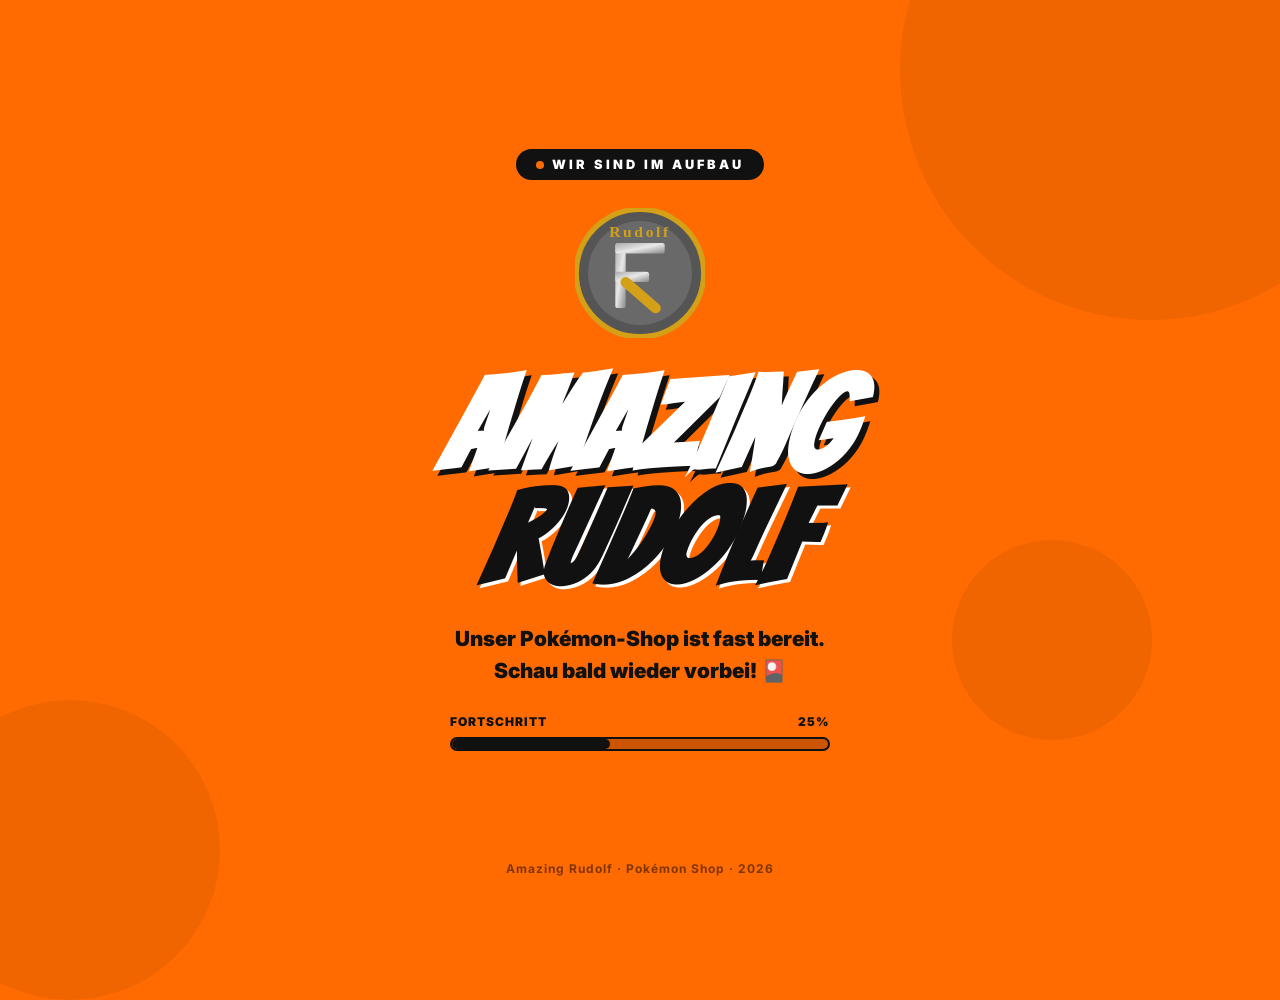
==== index.html @ 33e7bf9b "Initial commit: Wir sind im Aufbau page Co-Authored-By: Claude Sonnet 4.6 <noreply@anthropic.com>" ====
<!DOCTYPE html>
<html lang="de">
<head>
  <meta charset="UTF-8">
  <meta name="viewport" content="width=device-width, initial-scale=1.0">
  <title>Amazing Rudolf – Wir sind im Aufbau</title>
  <link rel="preconnect" href="https://fonts.googleapis.com">
  <link href="https://fonts.googleapis.com/css2?family=Bangers&family=Inter:wght@700;900&display=swap" rel="stylesheet">
  <style>
    *, *::before, *::after { margin: 0; padding: 0; box-sizing: border-box; }

    :root {
      --orange: #FF6B00;
      --black: #111;
      --gold: #D4A017;
    }

    body {
      font-family: 'Inter', sans-serif;
      background: var(--orange);
      min-height: 100vh;
      display: flex;
      flex-direction: column;
      align-items: center;
      justify-content: center;
      overflow: hidden;
      position: relative;
    }

    /* animated bg circles */
    .bg-circle {
      position: absolute;
      border-radius: 50%;
      background: rgba(0,0,0,0.06);
      animation: float 8s ease-in-out infinite;
    }
    .bg-circle:nth-child(1) { width: 500px; height: 500px; top: -180px; right: -120px; animation-delay: 0s; }
    .bg-circle:nth-child(2) { width: 300px; height: 300px; bottom: -100px; left: -80px; animation-delay: 2s; }
    .bg-circle:nth-child(3) { width: 200px; height: 200px; top: 60%; right: 10%; animation-delay: 4s; }

    @keyframes float {
      0%, 100% { transform: translateY(0) scale(1); }
      50% { transform: translateY(-20px) scale(1.03); }
    }

    .content {
      position: relative;
      z-index: 2;
      display: flex;
      flex-direction: column;
      align-items: center;
      text-align: center;
      padding: 32px 24px;
      gap: 28px;
    }

    /* LOGO */
    .logo-wrap {
      animation: pulse 3s ease-in-out infinite;
    }
    @keyframes pulse {
      0%, 100% { transform: scale(1); }
      50% { transform: scale(1.04); }
    }

    /* BADGE */
    .badge {
      display: inline-flex;
      align-items: center;
      gap: 8px;
      background: var(--black);
      color: white;
      padding: 8px 20px;
      border-radius: 32px;
      font-size: 0.8rem;
      font-weight: 900;
      letter-spacing: 3px;
      text-transform: uppercase;
    }
    .badge .dot {
      width: 8px; height: 8px;
      background: var(--orange);
      border-radius: 50%;
      animation: blink 1.2s ease-in-out infinite;
    }
    @keyframes blink {
      0%, 100% { opacity: 1; }
      50% { opacity: 0.2; }
    }

    /* TITLE */
    h1 {
      font-family: 'Bangers', cursive;
      font-size: clamp(4rem, 15vw, 8rem);
      line-height: 0.88;
      font-style: italic;
      letter-spacing: 2px;
    }
    h1 .white { color: white; text-shadow: 5px 5px 0 var(--black); }
    h1 .black { color: var(--black); text-shadow: 3px 3px 0 white; }

    .subtitle {
      font-size: clamp(1rem, 3vw, 1.3rem);
      font-weight: 900;
      color: var(--black);
      max-width: 420px;
      line-height: 1.5;
    }

    /* PROGRESS BAR */
    .progress-wrap {
      width: min(380px, 90vw);
    }
    .progress-label {
      display: flex;
      justify-content: space-between;
      font-size: 0.75rem;
      font-weight: 900;
      color: var(--black);
      margin-bottom: 8px;
      text-transform: uppercase;
      letter-spacing: 1px;
    }
    .progress-bar {
      height: 14px;
      background: rgba(0,0,0,0.2);
      border-radius: 20px;
      overflow: hidden;
      border: 2px solid var(--black);
    }
    .progress-fill {
      height: 100%;
      width: 0%;
      background: var(--black);
      border-radius: 20px;
      animation: fillbar 2s ease-out 0.5s forwards;
    }
    @keyframes fillbar {
      to { width: 42%; }
    }

    /* FOOTER */
    .footer-line {
      position: absolute;
      bottom: 24px;
      font-size: 0.75rem;
      font-weight: 700;
      color: rgba(0,0,0,0.5);
      letter-spacing: 1px;
    }
  </style>
</head>
<body>

  <div class="bg-circle"></div>
  <div class="bg-circle"></div>
  <div class="bg-circle"></div>

  <div class="content">

    <!-- Badge -->
    <div class="badge">
      <span class="dot"></span>
      Wir sind im Aufbau
    </div>

    <!-- Logo -->
    <div class="logo-wrap">
      <svg width="130" height="130" viewBox="0 0 100 100" xmlns="http://www.w3.org/2000/svg">
        <circle cx="50" cy="50" r="49" fill="#555" stroke="#D4A017" stroke-width="4"/>
        <circle cx="50" cy="50" r="40" fill="#f0f0f0" fill-opacity="0.12"/>
        <text x="50" y="22" text-anchor="middle" font-size="12" font-weight="900" fill="#D4A017" font-family="Georgia,serif" letter-spacing="2">Rudolf</text>
        <defs>
          <linearGradient id="g" x1="0%" y1="0%" x2="100%" y2="100%">
            <stop offset="0%" style="stop-color:#aaa"/>
            <stop offset="50%" style="stop-color:#e8e8e8"/>
            <stop offset="100%" style="stop-color:#888"/>
          </linearGradient>
        </defs>
        <rect x="31" y="27" width="8" height="50" rx="2" fill="url(#g)"/>
        <rect x="31" y="27" width="38" height="8" rx="2" fill="url(#g)"/>
        <rect x="31" y="49" width="26" height="8" rx="2" fill="url(#g)"/>
        <line x1="39" y1="57" x2="62" y2="77" stroke="#D4A017" stroke-width="8" stroke-linecap="round"/>
      </svg>
    </div>

    <!-- Title -->
    <h1>
      <span class="white">Amazing</span><br>
      <span class="black">Rudolf</span>
    </h1>

    <p class="subtitle">
      Unser Pokémon-Shop ist fast bereit.<br>Schau bald wieder vorbei! 🎴
    </p>

    <!-- Progress -->
    <div class="progress-wrap">
      <div class="progress-label">
        <span>Fortschritt</span>
        <span id="pct">0%</span>
      </div>
      <div class="progress-bar">
        <div class="progress-fill" id="fill"></div>
      </div>
    </div>

  </div>

  <div class="footer-line">Amazing Rudolf · Pokémon Shop · 2026</div>

  <script>
    // Animate percentage counter
    const pct = document.getElementById('pct');
    let n = 0;
    const target = 42;
    const t = setTimeout(function tick() {
      if (n < target) { n++; pct.textContent = n + '%'; setTimeout(tick, 40); }
    }, 500);
  </script>

</body>
</html>
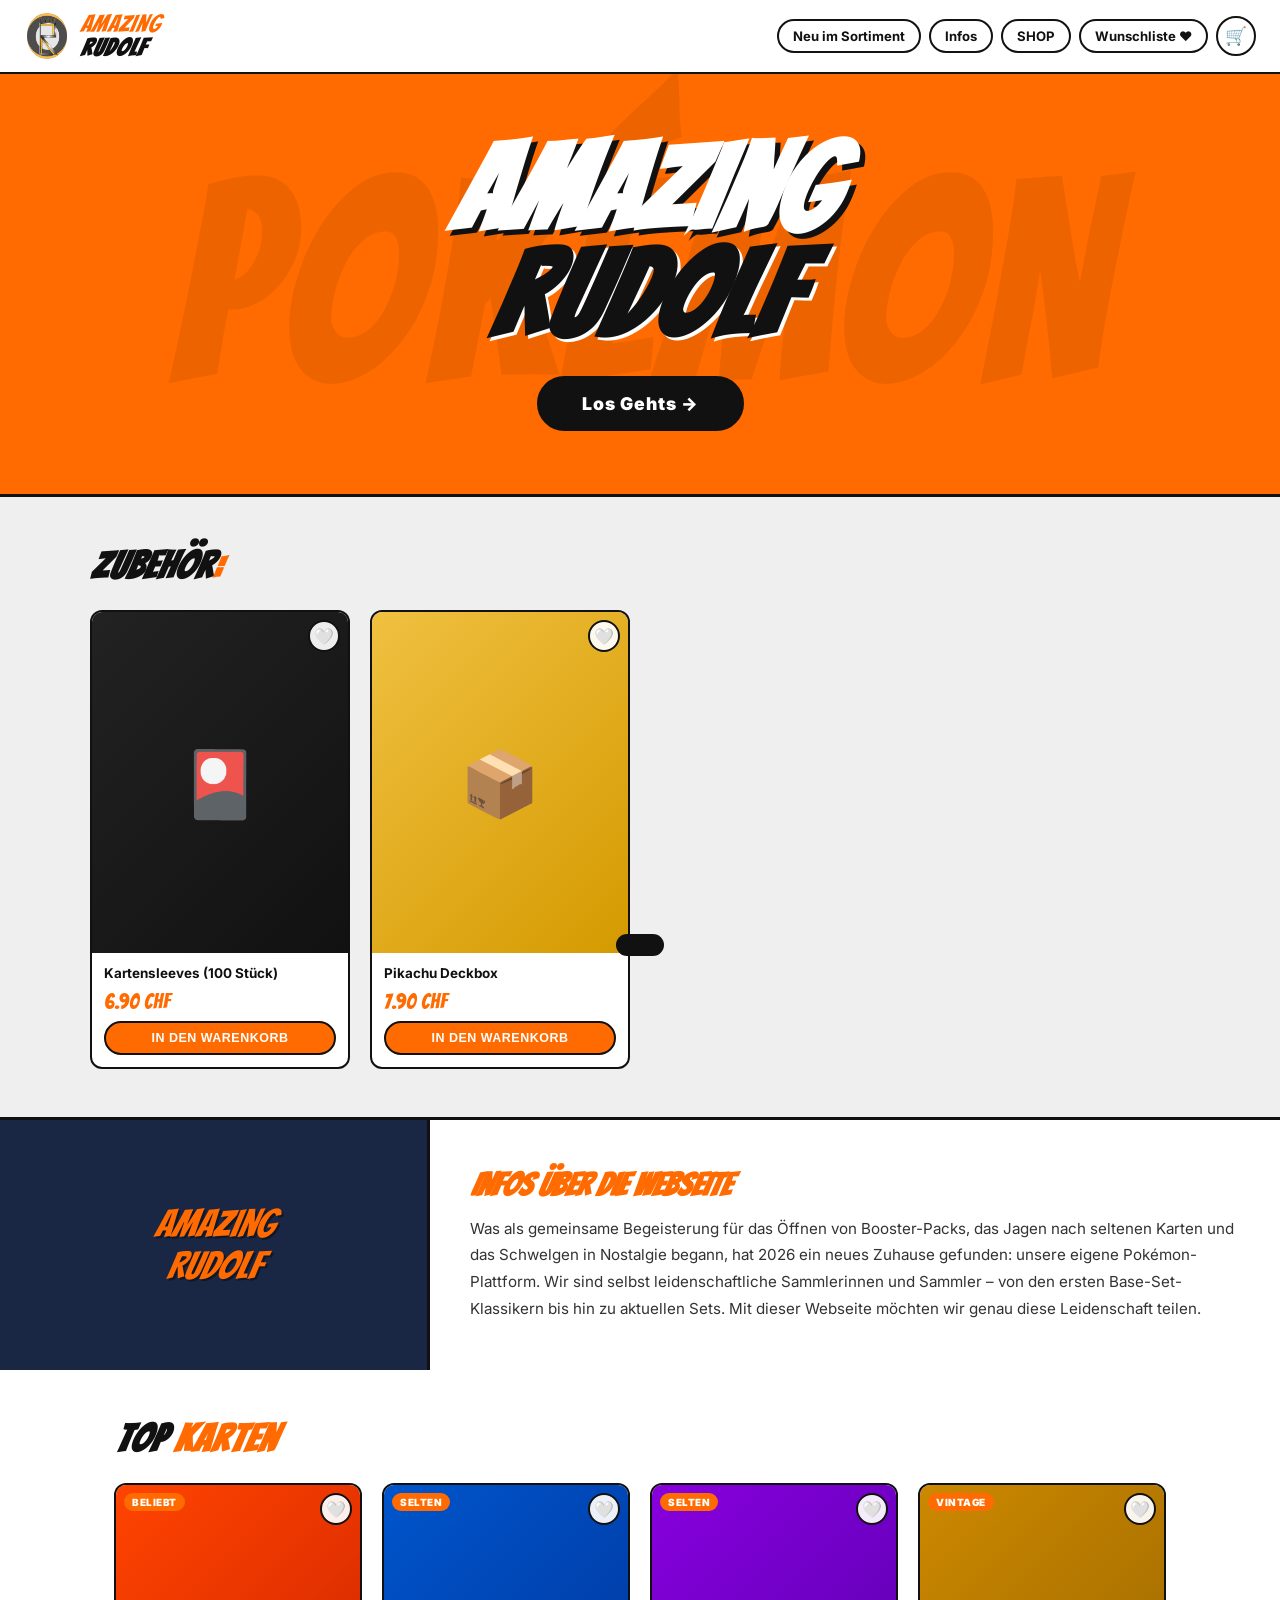
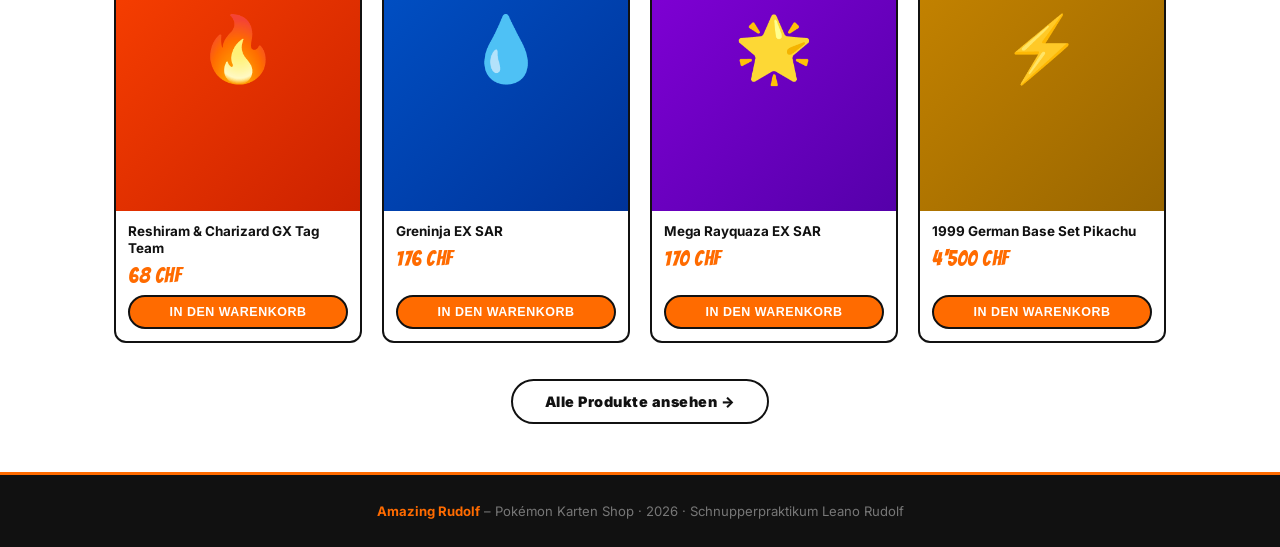
==== commit 3a2db34b: "Vollständiger Pokémon-Shop: Multipage mit Logo, Warenkorb, Wunschliste - index.html: Homepage mit Ch" ====
--- a/index.html
+++ b/index.html
@@ -3,221 +3,159 @@
 <head>
   <meta charset="UTF-8">
   <meta name="viewport" content="width=device-width, initial-scale=1.0">
-  <title>Amazing Rudolf – Wir sind im Aufbau</title>
+  <title>Amazing Rudolf – Pokémon Shop</title>
   <link rel="preconnect" href="https://fonts.googleapis.com">
-  <link href="https://fonts.googleapis.com/css2?family=Bangers&family=Inter:wght@700;900&display=swap" rel="stylesheet">
-  <style>
-    *, *::before, *::after { margin: 0; padding: 0; box-sizing: border-box; }
-
-    :root {
-      --orange: #FF6B00;
-      --black: #111;
-      --gold: #D4A017;
-    }
-
-    body {
-      font-family: 'Inter', sans-serif;
-      background: var(--orange);
-      min-height: 100vh;
-      display: flex;
-      flex-direction: column;
-      align-items: center;
-      justify-content: center;
-      overflow: hidden;
-      position: relative;
-    }
-
-    /* animated bg circles */
-    .bg-circle {
-      position: absolute;
-      border-radius: 50%;
-      background: rgba(0,0,0,0.06);
-      animation: float 8s ease-in-out infinite;
-    }
-    .bg-circle:nth-child(1) { width: 500px; height: 500px; top: -180px; right: -120px; animation-delay: 0s; }
-    .bg-circle:nth-child(2) { width: 300px; height: 300px; bottom: -100px; left: -80px; animation-delay: 2s; }
-    .bg-circle:nth-child(3) { width: 200px; height: 200px; top: 60%; right: 10%; animation-delay: 4s; }
-
-    @keyframes float {
-      0%, 100% { transform: translateY(0) scale(1); }
-      50% { transform: translateY(-20px) scale(1.03); }
-    }
-
-    .content {
-      position: relative;
-      z-index: 2;
-      display: flex;
-      flex-direction: column;
-      align-items: center;
-      text-align: center;
-      padding: 32px 24px;
-      gap: 28px;
-    }
-
-    /* LOGO */
-    .logo-wrap {
-      animation: pulse 3s ease-in-out infinite;
-    }
-    @keyframes pulse {
-      0%, 100% { transform: scale(1); }
-      50% { transform: scale(1.04); }
-    }
-
-    /* BADGE */
-    .badge {
-      display: inline-flex;
-      align-items: center;
-      gap: 8px;
-      background: var(--black);
-      color: white;
-      padding: 8px 20px;
-      border-radius: 32px;
-      font-size: 0.8rem;
-      font-weight: 900;
-      letter-spacing: 3px;
-      text-transform: uppercase;
-    }
-    .badge .dot {
-      width: 8px; height: 8px;
-      background: var(--orange);
-      border-radius: 50%;
-      animation: blink 1.2s ease-in-out infinite;
-    }
-    @keyframes blink {
-      0%, 100% { opacity: 1; }
-      50% { opacity: 0.2; }
-    }
-
-    /* TITLE */
-    h1 {
-      font-family: 'Bangers', cursive;
-      font-size: clamp(4rem, 15vw, 8rem);
-      line-height: 0.88;
-      font-style: italic;
-      letter-spacing: 2px;
-    }
-    h1 .white { color: white; text-shadow: 5px 5px 0 var(--black); }
-    h1 .black { color: var(--black); text-shadow: 3px 3px 0 white; }
-
-    .subtitle {
-      font-size: clamp(1rem, 3vw, 1.3rem);
-      font-weight: 900;
-      color: var(--black);
-      max-width: 420px;
-      line-height: 1.5;
-    }
-
-    /* PROGRESS BAR */
-    .progress-wrap {
-      width: min(380px, 90vw);
-    }
-    .progress-label {
-      display: flex;
-      justify-content: space-between;
-      font-size: 0.75rem;
-      font-weight: 900;
-      color: var(--black);
-      margin-bottom: 8px;
-      text-transform: uppercase;
-      letter-spacing: 1px;
-    }
-    .progress-bar {
-      height: 14px;
-      background: rgba(0,0,0,0.2);
-      border-radius: 20px;
-      overflow: hidden;
-      border: 2px solid var(--black);
-    }
-    .progress-fill {
-      height: 100%;
-      width: 0%;
-      background: var(--black);
-      border-radius: 20px;
-      animation: fillbar 2s ease-out 0.5s forwards;
-    }
-    @keyframes fillbar {
-      to { width: 42%; }
-    }
-
-    /* FOOTER */
-    .footer-line {
-      position: absolute;
-      bottom: 24px;
-      font-size: 0.75rem;
-      font-weight: 700;
-      color: rgba(0,0,0,0.5);
-      letter-spacing: 1px;
-    }
-  </style>
+  <link href="https://fonts.googleapis.com/css2?family=Bangers&family=Inter:wght@400;700;900&display=swap" rel="stylesheet">
+  <link rel="stylesheet" href="style.css">
 </head>
 <body>
 
-  <div class="bg-circle"></div>
-  <div class="bg-circle"></div>
-  <div class="bg-circle"></div>
+<nav>
+  <a href="index.html" class="nav-logo">
+    <img src="logo-1.png" class="logo-img" alt="Rudolf Logo">
+    <span class="nav-brand">Amazing<br><b>Rudolf</b></span>
+  </a>
+  <div class="nav-links">
+    <a href="neu.html">Neu im Sortiment</a>
+    <a href="index.html#infos">Infos</a>
+    <a href="shop.html">SHOP</a>
+    <a href="wunschliste.html">Wunschliste ♥</a>
+    <button class="nav-cart-btn" onclick="openCart()">🛒<span class="cart-badge" id="cb1"></span></button>
+  </div>
+</nav>
 
-  <div class="content">
+<!-- HERO -->
+<section class="hero">
+  <div class="hero-bg">POKÉMON</div>
+  <div class="hero-inner">
+    <h1 class="hero-title"><span class="t-white">Amazing</span><br><span class="t-black">Rudolf</span></h1>
+    <a href="shop.html" class="btn-hero">Los Gehts →</a>
+  </div>
+</section>
 
-    <!-- Badge -->
-    <div class="badge">
-      <span class="dot"></span>
-      Wir sind im Aufbau
+<!-- ZUBEHÖR -->
+<section class="zubehoer-band">
+  <div class="container">
+    <h2 class="sec-title">Zubehör<span class="accent">:</span></h2>
+    <div class="grid-2">
+
+      <div class="card">
+        <div class="card-img" style="background:linear-gradient(135deg,#222,#111)">
+          <span class="card-emoji">🎴</span>
+          <button class="wish-btn" data-id="14" onclick="toggleWishlist(14)">🤍</button>
+        </div>
+        <div class="card-body">
+          <div class="card-name">Kartensleeves (100 Stück)</div>
+          <div class="card-price">6.90 CHF</div>
+          <button class="btn-buy" onclick="addToCart(14,'Kartensleeves (100 Stück)',6.9,'🎴')">In den Warenkorb</button>
+        </div>
+      </div>
+
+      <div class="card">
+        <div class="card-img" style="background:linear-gradient(135deg,#f0c040,#d49a00)">
+          <span class="card-emoji">📦</span>
+          <button class="wish-btn" data-id="15" onclick="toggleWishlist(15)">🤍</button>
+        </div>
+        <div class="card-body">
+          <div class="card-name">Pikachu Deckbox</div>
+          <div class="card-price">7.90 CHF</div>
+          <button class="btn-buy" onclick="addToCart(15,'Pikachu Deckbox',7.9,'📦')">In den Warenkorb</button>
+        </div>
+      </div>
+
+    </div>
+  </div>
+</section>
+
+<!-- INFOS -->
+<section class="info-strip" id="infos">
+  <div class="info-left">
+    <div class="info-brand">Amazing<br>Rudolf</div>
+  </div>
+  <div class="info-right">
+    <h2 class="info-title">Infos über die Webseite</h2>
+    <p>Was als gemeinsame Begeisterung für das Öffnen von Booster-Packs, das Jagen nach seltenen Karten und das Schwelgen in Nostalgie begann, hat 2026 ein neues Zuhause gefunden: unsere eigene Pokémon-Plattform. Wir sind selbst leidenschaftliche Sammlerinnen und Sammler – von den ersten Base-Set-Klassikern bis hin zu aktuellen Sets. Mit dieser Webseite möchten wir genau diese Leidenschaft teilen.</p>
+  </div>
+</section>
+
+<!-- FEATURED -->
+<section class="container" style="padding:48px 24px">
+  <h2 class="sec-title">Top <span class="accent">Karten</span></h2>
+  <div class="grid-4">
+
+    <div class="card">
+      <div class="card-img" style="background:linear-gradient(135deg,#ff4400,#cc2200)">
+        <span class="card-emoji">🔥</span>
+        <span class="card-tag">Beliebt</span>
+        <button class="wish-btn" data-id="1" onclick="toggleWishlist(1)">🤍</button>
+      </div>
+      <div class="card-body">
+        <div class="card-name">Reshiram & Charizard GX Tag Team</div>
+        <div class="card-price">68 CHF</div>
+        <button class="btn-buy" onclick="addToCart(1,'Reshiram & Charizard GX Tag Team',68,'🔥')">In den Warenkorb</button>
+      </div>
     </div>
 
-    <!-- Logo -->
-    <div class="logo-wrap">
-      <svg width="130" height="130" viewBox="0 0 100 100" xmlns="http://www.w3.org/2000/svg">
-        <circle cx="50" cy="50" r="49" fill="#555" stroke="#D4A017" stroke-width="4"/>
-        <circle cx="50" cy="50" r="40" fill="#f0f0f0" fill-opacity="0.12"/>
-        <text x="50" y="22" text-anchor="middle" font-size="12" font-weight="900" fill="#D4A017" font-family="Georgia,serif" letter-spacing="2">Rudolf</text>
-        <defs>
-          <linearGradient id="g" x1="0%" y1="0%" x2="100%" y2="100%">
-            <stop offset="0%" style="stop-color:#aaa"/>
-            <stop offset="50%" style="stop-color:#e8e8e8"/>
-            <stop offset="100%" style="stop-color:#888"/>
-          </linearGradient>
-        </defs>
-        <rect x="31" y="27" width="8" height="50" rx="2" fill="url(#g)"/>
-        <rect x="31" y="27" width="38" height="8" rx="2" fill="url(#g)"/>
-        <rect x="31" y="49" width="26" height="8" rx="2" fill="url(#g)"/>
-        <line x1="39" y1="57" x2="62" y2="77" stroke="#D4A017" stroke-width="8" stroke-linecap="round"/>
-      </svg>
+    <div class="card">
+      <div class="card-img" style="background:linear-gradient(135deg,#0055cc,#003399)">
+        <span class="card-emoji">💧</span>
+        <span class="card-tag">Selten</span>
+        <button class="wish-btn" data-id="2" onclick="toggleWishlist(2)">🤍</button>
+      </div>
+      <div class="card-body">
+        <div class="card-name">Greninja EX SAR</div>
+        <div class="card-price">176 CHF</div>
+        <button class="btn-buy" onclick="addToCart(2,'Greninja EX SAR',176,'💧')">In den Warenkorb</button>
+      </div>
     </div>
 
-    <!-- Title -->
-    <h1>
-      <span class="white">Amazing</span><br>
-      <span class="black">Rudolf</span>
-    </h1>
+    <div class="card">
+      <div class="card-img" style="background:linear-gradient(135deg,#8800dd,#5500aa)">
+        <span class="card-emoji">🌟</span>
+        <span class="card-tag">Selten</span>
+        <button class="wish-btn" data-id="3" onclick="toggleWishlist(3)">🤍</button>
+      </div>
+      <div class="card-body">
+        <div class="card-name">Mega Rayquaza EX SAR</div>
+        <div class="card-price">170 CHF</div>
+        <button class="btn-buy" onclick="addToCart(3,'Mega Rayquaza EX SAR',170,'🌟')">In den Warenkorb</button>
+      </div>
+    </div>
 
-    <p class="subtitle">
-      Unser Pokémon-Shop ist fast bereit.<br>Schau bald wieder vorbei! 🎴
-    </p>
-
-    <!-- Progress -->
-    <div class="progress-wrap">
-      <div class="progress-label">
-        <span>Fortschritt</span>
-        <span id="pct">0%</span>
+    <div class="card">
+      <div class="card-img" style="background:linear-gradient(135deg,#cc8800,#996600)">
+        <span class="card-emoji">⚡</span>
+        <span class="card-tag">Vintage</span>
+        <button class="wish-btn" data-id="11" onclick="toggleWishlist(11)">🤍</button>
       </div>
-      <div class="progress-bar">
-        <div class="progress-fill" id="fill"></div>
+      <div class="card-body">
+        <div class="card-name">1999 German Base Set Pikachu</div>
+        <div class="card-price">4'500 CHF</div>
+        <button class="btn-buy" onclick="addToCart(11,'1999 German Base Set Pikachu',4500,'⚡')">In den Warenkorb</button>
       </div>
     </div>
 
   </div>
+  <div style="text-align:center;margin-top:36px">
+    <a href="shop.html" class="btn-more">Alle Produkte ansehen →</a>
+  </div>
+</section>
 
-  <div class="footer-line">Amazing Rudolf · Pokémon Shop · 2026</div>
+<footer>
+  <strong>Amazing Rudolf</strong> – Pokémon Karten Shop · 2026 · Schnupperpraktikum Leano Rudolf
+</footer>
 
-  <script>
-    // Animate percentage counter
-    const pct = document.getElementById('pct');
-    let n = 0;
-    const target = 42;
-    const t = setTimeout(function tick() {
-      if (n < target) { n++; pct.textContent = n + '%'; setTimeout(tick, 40); }
-    }, 500);
-  </script>
-
+<!-- CART -->
+<div class="cart-overlay" id="cart-overlay" onclick="closeCart()"></div>
+<div class="cart-drawer" id="cart-drawer">
+  <div class="cart-head"><h2>Warenkorb 🛒</h2><button onclick="closeCart()">✕</button></div>
+  <div class="cart-list" id="cart-items"></div>
+  <div class="cart-foot">
+    <div class="cart-total-row"><span>Gesamt</span><span id="cart-total">0 CHF</span></div>
+    <button class="btn-checkout" onclick="showToast('🚧 Checkout kommt bald!')">Zur Kasse →</button>
+  </div>
+</div>
+<div id="toast" class="toast"></div>
+<script src="shop.js"></script>
 </body>
 </html>
--- a/style.css
+++ b/style.css
@@ -0,0 +1,254 @@
+@import url('https://fonts.googleapis.com/css2?family=Bangers&family=Inter:wght@400;700;900&display=swap');
+
+*, *::before, *::after { margin: 0; padding: 0; box-sizing: border-box; }
+
+:root {
+  --or: #FF6B00;
+  --or2: #cc5200;
+  --bk: #111;
+  --gold: #D4A017;
+  --dblue: #1a2744;
+  --bg: #f4f4f4;
+}
+
+body { font-family: 'Inter', sans-serif; background: #fff; color: var(--bk); overflow-x: hidden; }
+
+/* NAV */
+nav {
+  display: flex; align-items: center; justify-content: space-between;
+  padding: 12px 24px; background: #fff;
+  border-bottom: 2.5px solid var(--bk);
+  position: sticky; top: 0; z-index: 100;
+}
+.nav-logo { display: flex; align-items: center; gap: 10px; text-decoration: none; }
+.logo-svg { width: 46px; height: 46px; flex-shrink: 0; }
+.logo-img { width: 46px; height: 46px; flex-shrink: 0; object-fit: contain; border-radius: 50%; }
+.nav-brand { font-family: 'Bangers', cursive; font-size: 1.5rem; color: var(--or); line-height: 1; font-style: italic; letter-spacing: 1px; }
+.nav-brand b { color: var(--bk); }
+.nav-links { display: flex; align-items: center; gap: 8px; flex-wrap: wrap; }
+.nav-links a {
+  font-weight: 700; font-size: 0.82rem; padding: 7px 14px;
+  border-radius: 24px; border: 2.5px solid var(--bk);
+  color: var(--bk); background: #fff; text-decoration: none;
+  transition: .15s;
+}
+.nav-links a:hover, .nav-links a.active { background: var(--bk); color: #fff; }
+.nav-cart-btn {
+  position: relative; cursor: pointer; background: #fff;
+  border: 2.5px solid var(--bk); border-radius: 50%;
+  width: 40px; height: 40px; font-size: 1.1rem;
+  display: flex; align-items: center; justify-content: center;
+}
+.cart-badge {
+  position: absolute; top: -6px; right: -6px;
+  background: var(--or); color: #fff; border-radius: 50%;
+  width: 18px; height: 18px; font-size: .6rem; font-weight: 900;
+  display: none; align-items: center; justify-content: center;
+}
+.cart-badge.show { display: flex; }
+
+/* HERO */
+.hero {
+  background: var(--or); min-height: 420px;
+  display: flex; align-items: center; justify-content: center;
+  text-align: center; position: relative; overflow: hidden; padding: 48px 24px;
+}
+.hero-bg {
+  position: absolute; font-family: 'Bangers', cursive;
+  font-size: 22vw; color: rgba(0,0,0,.07); white-space: nowrap;
+  pointer-events: none; user-select: none; letter-spacing: 4px;
+}
+.hero-inner { position: relative; z-index: 2; }
+.hero-title {
+  font-family: 'Bangers', cursive; font-size: clamp(3.5rem,13vw,7.5rem);
+  line-height: .88; font-style: italic; letter-spacing: 2px;
+}
+.t-white { color: #fff; text-shadow: 5px 5px 0 var(--bk); }
+.t-black { color: var(--bk); text-shadow: 3px 3px 0 #fff; }
+.btn-hero {
+  display: inline-block; margin-top: 28px;
+  background: var(--bk); color: #fff; font-weight: 900; font-size: 1.1rem;
+  padding: 14px 42px; border-radius: 32px; border: 3px solid var(--bk);
+  text-decoration: none; letter-spacing: 1px; transition: .15s;
+}
+.btn-hero:hover { background: #fff; color: var(--bk); }
+
+/* PAGE HEADER */
+.page-header { background: var(--bk); color: #fff; padding: 48px 24px; text-align: center; }
+.page-header h1 { font-family: 'Bangers', cursive; font-size: clamp(2.5rem,7vw,4.5rem); font-style: italic; color: var(--or); letter-spacing: 2px; }
+.page-header p { color: #aaa; margin-top: 8px; font-size: .95rem; }
+
+/* SECTIONS */
+.container { max-width: 1100px; margin: 0 auto; }
+.sec-title { font-family: 'Bangers', cursive; font-size: 2.4rem; font-style: italic; letter-spacing: 1px; margin-bottom: 24px; }
+.accent { color: var(--or); }
+
+/* GRIDS */
+.grid-2 { display: grid; grid-template-columns: repeat(auto-fill, minmax(220px,1fr)); gap: 20px; }
+.grid-4 { display: grid; grid-template-columns: repeat(auto-fill, minmax(200px,1fr)); gap: 20px; }
+
+/* CARD */
+.card {
+  border: 2.5px solid var(--bk); border-radius: 12px; overflow: hidden;
+  background: #fff; display: flex; flex-direction: column;
+  transition: transform .15s, box-shadow .15s;
+}
+.card:hover { transform: translateY(-4px); box-shadow: 0 10px 28px rgba(0,0,0,.13); }
+.card-img {
+  aspect-ratio: 3/4; display: flex; align-items: center; justify-content: center;
+  position: relative; overflow: hidden;
+}
+.card-emoji { font-size: 4rem; }
+.card-tag {
+  position: absolute; top: 8px; left: 8px;
+  background: var(--or); color: #fff; font-size: .62rem; font-weight: 900;
+  padding: 3px 8px; border-radius: 10px; text-transform: uppercase; letter-spacing: .5px;
+}
+.wish-btn {
+  position: absolute; top: 8px; right: 8px;
+  background: rgba(255,255,255,.92); border: 2px solid var(--bk);
+  border-radius: 50%; width: 32px; height: 32px; cursor: pointer;
+  font-size: 1rem; display: flex; align-items: center; justify-content: center;
+  transition: .15s;
+}
+.wish-btn:hover, .wish-btn.active { background: #ff3333; border-color: #ff3333; }
+.card-body { padding: 12px; display: flex; flex-direction: column; gap: 8px; flex: 1; }
+.card-name { font-weight: 700; font-size: .84rem; line-height: 1.3; }
+.card-price { font-family: 'Bangers', cursive; font-size: 1.3rem; color: var(--or); letter-spacing: .5px; }
+.btn-buy {
+  margin-top: auto; background: var(--or); color: #fff;
+  border: 2.5px solid var(--bk); border-radius: 20px; padding: 8px 16px;
+  font-weight: 900; font-size: .78rem; cursor: pointer; letter-spacing: .5px;
+  text-transform: uppercase; transition: .15s; width: 100%;
+}
+.btn-buy:hover { background: var(--or2); }
+
+/* ZUBEHÖR BAND */
+.zubehoer-band {
+  background: #efefef; border-top: 3px solid var(--bk); border-bottom: 3px solid var(--bk);
+  padding: 48px 24px;
+}
+
+/* INFO STRIP */
+.info-strip { display: grid; grid-template-columns: 1fr 2fr; }
+.info-left {
+  background: var(--dblue); display: flex; align-items: center;
+  justify-content: center; padding: 48px 32px;
+}
+.info-brand {
+  font-family: 'Bangers', cursive; font-size: 2.4rem; color: var(--or);
+  font-style: italic; text-align: center; line-height: 1.1;
+  text-shadow: 2px 2px 0 rgba(0,0,0,.4);
+}
+.info-right { background: #fff; padding: 48px 40px; border-left: 3px solid var(--bk); }
+.info-title { font-family: 'Bangers', cursive; font-size: 2rem; font-style: italic; color: var(--or); margin-bottom: 14px; }
+.info-right p { font-size: .95rem; line-height: 1.75; color: #333; }
+
+/* SHOP PAGE HEADER ORANGE */
+.shop-header {
+  background: var(--or); padding: 48px 24px 32px; text-align: center;
+  border-bottom: 3px solid var(--bk); position: relative;
+}
+.shop-header h1 { font-family: 'Bangers', cursive; font-size: clamp(2.5rem,8vw,5rem); color: #fff; font-style: italic; text-shadow: 4px 4px 0 var(--bk); }
+
+/* SEARCH */
+.search-bar {
+  display: flex; align-items: center; gap: 10px;
+  max-width: 400px; margin: 20px auto 0;
+  background: #fff; border: 2.5px solid var(--bk); border-radius: 32px;
+  padding: 8px 18px;
+}
+.search-bar input { border: none; outline: none; font-size: .95rem; font-weight: 700; flex: 1; }
+.search-bar span { font-size: 1.1rem; }
+
+/* FILTER TABS */
+.filter-row {
+  display: flex; gap: 8px; flex-wrap: wrap; padding: 20px 24px;
+  max-width: 1100px; margin: 0 auto;
+}
+.filter-btn {
+  font-weight: 700; font-size: .8rem; padding: 6px 14px;
+  border-radius: 20px; border: 2px solid var(--bk);
+  background: #fff; cursor: pointer; transition: .15s;
+}
+.filter-btn:hover, .filter-btn.active { background: var(--bk); color: #fff; }
+
+/* NEU BANNER */
+.neu-banner {
+  background: var(--bk); padding: 48px 24px;
+}
+.neu-banner h1 { font-family: 'Bangers', cursive; font-size: clamp(2.5rem,8vw,5rem); color: var(--or); font-style: italic; letter-spacing: 2px; text-align: center; }
+.neu-banner p { text-align: center; color: #888; margin-top: 8px; }
+
+/* BTN MORE */
+.btn-more {
+  display: inline-block; padding: 12px 32px;
+  border: 2.5px solid var(--bk); border-radius: 28px;
+  font-weight: 900; font-size: .9rem; text-decoration: none; color: var(--bk);
+  letter-spacing: .5px; transition: .15s;
+}
+.btn-more:hover { background: var(--bk); color: #fff; }
+
+/* WUNSCHLISTE */
+.wish-empty { text-align: center; padding: 80px 24px; color: #888; font-size: 1.1rem; }
+.wish-empty a { color: var(--or); font-weight: 700; text-decoration: none; }
+
+/* CART DRAWER */
+.cart-overlay { position: fixed; inset: 0; background: rgba(0,0,0,.5); z-index: 200; display: none; }
+.cart-overlay.open { display: block; }
+.cart-drawer {
+  position: fixed; top: 0; right: -400px; width: 380px; max-width: 100vw;
+  height: 100vh; background: #fff; z-index: 201;
+  border-left: 3px solid var(--bk); display: flex; flex-direction: column;
+  transition: right .3s;
+}
+.cart-drawer.open { right: 0; }
+.cart-head {
+  padding: 18px 20px; border-bottom: 2px solid var(--bk);
+  display: flex; justify-content: space-between; align-items: center;
+}
+.cart-head h2 { font-family: 'Bangers', cursive; font-size: 1.7rem; font-style: italic; }
+.cart-head button { background: #fff; border: 2px solid var(--bk); border-radius: 50%; width: 34px; height: 34px; font-weight: 900; font-size: 1rem; cursor: pointer; }
+.cart-list { flex: 1; overflow-y: auto; padding: 12px 16px; }
+.cart-empty { text-align: center; padding: 60px 20px; color: #999; }
+.cart-item { display: flex; gap: 10px; padding: 10px 0; border-bottom: 1px solid #eee; align-items: center; }
+.ci-emoji { font-size: 2rem; min-width: 40px; text-align: center; }
+.ci-info { flex: 1; }
+.ci-name { font-weight: 700; font-size: .82rem; }
+.ci-price { font-family: 'Bangers', cursive; font-size: 1.1rem; color: var(--or); }
+.ci-qty { display: flex; align-items: center; gap: 8px; margin-top: 4px; }
+.qty-btn { background: var(--bk); color: #fff; border: none; border-radius: 50%; width: 22px; height: 22px; font-size: .85rem; cursor: pointer; display: flex; align-items: center; justify-content: center; font-weight: 900; }
+.ci-rm { background: none; border: none; color: #ccc; cursor: pointer; font-size: 1.1rem; }
+.ci-rm:hover { color: #f33; }
+.cart-foot { padding: 18px 20px; border-top: 2px solid var(--bk); }
+.cart-total-row { display: flex; justify-content: space-between; font-weight: 900; font-size: 1rem; margin-bottom: 14px; }
+.cart-total-row span:last-child { font-family: 'Bangers', cursive; font-size: 1.4rem; color: var(--or); }
+.btn-checkout { width: 100%; background: var(--bk); color: #fff; border: none; border-radius: 28px; padding: 14px; font-weight: 900; font-size: 1rem; cursor: pointer; letter-spacing: 1px; text-transform: uppercase; transition: .15s; }
+.btn-checkout:hover { background: var(--or); }
+
+/* TOAST */
+.toast {
+  position: fixed; bottom: 24px; left: 50%;
+  transform: translateX(-50%) translateY(80px);
+  background: var(--bk); color: #fff; padding: 11px 24px;
+  border-radius: 32px; font-weight: 700; font-size: .88rem;
+  z-index: 300; transition: transform .3s; white-space: nowrap;
+}
+.toast.show { transform: translateX(-50%) translateY(0); }
+
+/* FOOTER */
+footer {
+  background: var(--bk); color: #777; text-align: center;
+  padding: 28px 24px; font-size: .82rem; border-top: 3px solid var(--or);
+}
+footer strong { color: var(--or); }
+
+/* RESPONSIVE */
+@media (max-width: 768px) {
+  .info-strip { grid-template-columns: 1fr; }
+  .info-left { padding: 32px 24px; }
+  .nav-links a { font-size: .72rem; padding: 5px 10px; }
+}
+@media (max-width: 520px) {
+  .nav-links a:not(:last-of-type):not(:nth-last-of-type(2)) { display: none; }
+}
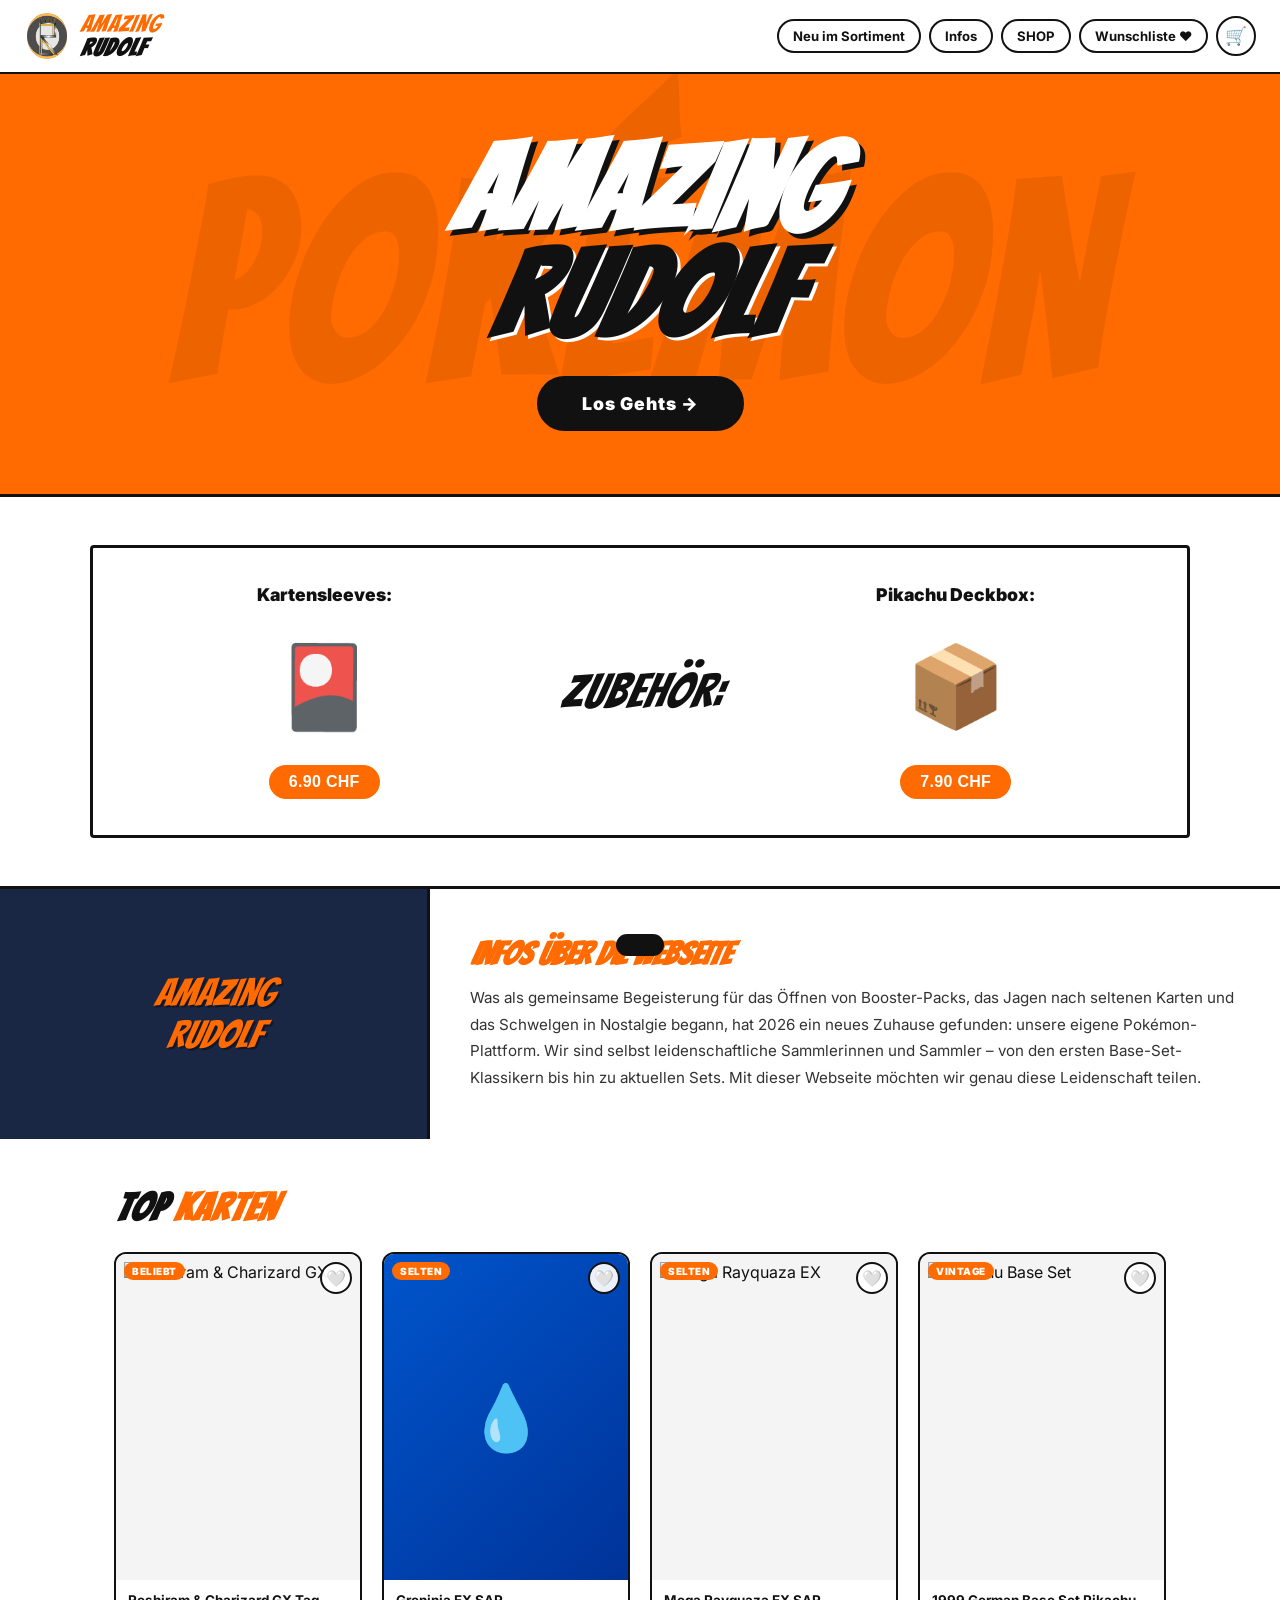
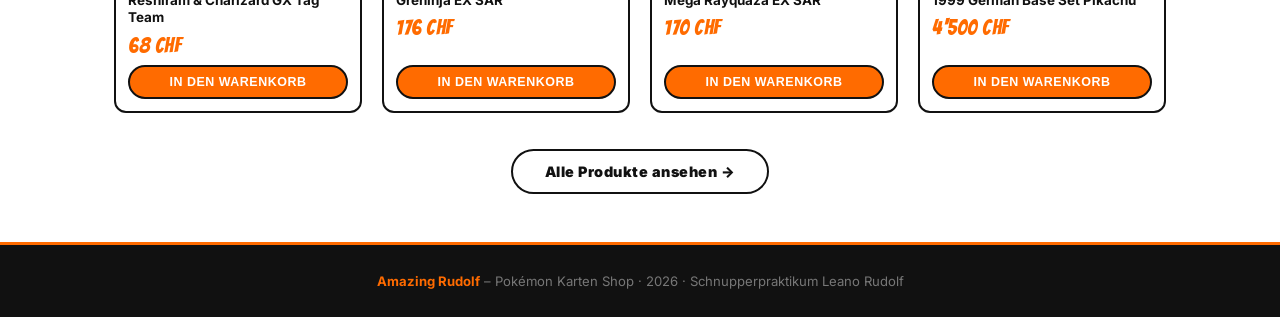
==== commit 19e28864: "1:1 PDF-Redesign: oranger Shop-Hintergrund, 3-Spalten-Grid, Preis-Pill, echte Kartenbilder - shop.ht" ====
--- a/index.html
+++ b/index.html
@@ -24,9 +24,10 @@
   </div>
 </nav>
 
-<!-- HERO -->
+<!-- HERO mit Charizard -->
 <section class="hero">
   <div class="hero-bg">POKÉMON</div>
+  <img src="https://assets.pokemon.com/assets/cms2/img/pokedex/full/006.png" class="hero-pokemon" alt="" loading="lazy">
   <div class="hero-inner">
     <h1 class="hero-title"><span class="t-white">Amazing</span><br><span class="t-black">Rudolf</span></h1>
     <a href="shop.html" class="btn-hero">Los Gehts →</a>
@@ -36,33 +37,23 @@
 <!-- ZUBEHÖR -->
 <section class="zubehoer-band">
   <div class="container">
-    <h2 class="sec-title">Zubehör<span class="accent">:</span></h2>
-    <div class="grid-2">
-
-      <div class="card">
-        <div class="card-img" style="background:linear-gradient(135deg,#222,#111)">
-          <span class="card-emoji">🎴</span>
-          <button class="wish-btn" data-id="14" onclick="toggleWishlist(14)">🤍</button>
-        </div>
-        <div class="card-body">
-          <div class="card-name">Kartensleeves (100 Stück)</div>
-          <div class="card-price">6.90 CHF</div>
-          <button class="btn-buy" onclick="addToCart(14,'Kartensleeves (100 Stück)',6.9,'🎴')">In den Warenkorb</button>
-        </div>
+    <div class="zub-layout">
+      <!-- Links: Kartensleeves -->
+      <div class="zub-item">
+        <span class="zub-label">Kartensleeves:</span>
+        <div class="zub-art" style="font-size:5rem">🎴</div>
+        <button class="zub-price-pill" onclick="addToCart(14,'Kartensleeves (100 Stück)',6.9,'🎴')">6.90 CHF</button>
       </div>
-
-      <div class="card">
-        <div class="card-img" style="background:linear-gradient(135deg,#f0c040,#d49a00)">
-          <span class="card-emoji">📦</span>
-          <button class="wish-btn" data-id="15" onclick="toggleWishlist(15)">🤍</button>
-        </div>
-        <div class="card-body">
-          <div class="card-name">Pikachu Deckbox</div>
-          <div class="card-price">7.90 CHF</div>
-          <button class="btn-buy" onclick="addToCart(15,'Pikachu Deckbox',7.9,'📦')">In den Warenkorb</button>
-        </div>
+      <!-- Mitte: Titel -->
+      <div class="zub-center">
+        <div class="zub-title">Zubehör:</div>
       </div>
-
+      <!-- Rechts: Deckbox -->
+      <div class="zub-item">
+        <span class="zub-label">Pikachu Deckbox:</span>
+        <div class="zub-art" style="font-size:5rem">📦</div>
+        <button class="zub-price-pill" onclick="addToCart(15,'Pikachu Deckbox',7.9,'📦')">7.90 CHF</button>
+      </div>
     </div>
   </div>
 </section>
@@ -70,6 +61,7 @@
 <!-- INFOS -->
 <section class="info-strip" id="infos">
   <div class="info-left">
+    <img src="https://assets.pokemon.com/assets/cms2/img/pokedex/full/658.png" class="info-left-pokemon" alt="" loading="lazy">
     <div class="info-brand">Amazing<br>Rudolf</div>
   </div>
   <div class="info-right">
@@ -78,21 +70,21 @@
   </div>
 </section>
 
-<!-- FEATURED -->
+<!-- TOP KARTEN -->
 <section class="container" style="padding:48px 24px">
   <h2 class="sec-title">Top <span class="accent">Karten</span></h2>
   <div class="grid-4">
 
     <div class="card">
-      <div class="card-img" style="background:linear-gradient(135deg,#ff4400,#cc2200)">
-        <span class="card-emoji">🔥</span>
+      <div class="card-img" style="background:#f4f4f4">
+        <img src="https://images.pokemontcg.io/sm12/217_hires.png" class="product-img" alt="Reshiram & Charizard GX" loading="lazy">
         <span class="card-tag">Beliebt</span>
         <button class="wish-btn" data-id="1" onclick="toggleWishlist(1)">🤍</button>
       </div>
       <div class="card-body">
-        <div class="card-name">Reshiram & Charizard GX Tag Team</div>
+        <div class="card-name">Reshiram &amp; Charizard GX Tag Team</div>
         <div class="card-price">68 CHF</div>
-        <button class="btn-buy" onclick="addToCart(1,'Reshiram & Charizard GX Tag Team',68,'🔥')">In den Warenkorb</button>
+        <button class="btn-buy" onclick="addToCart(1,'Reshiram &amp; Charizard GX Tag Team',68,'🔥')">In den Warenkorb</button>
       </div>
     </div>
 
@@ -110,8 +102,8 @@
     </div>
 
     <div class="card">
-      <div class="card-img" style="background:linear-gradient(135deg,#8800dd,#5500aa)">
-        <span class="card-emoji">🌟</span>
+      <div class="card-img" style="background:#f4f4f4">
+        <img src="https://images.pokemontcg.io/xy7/76_hires.png" class="product-img" alt="Mega Rayquaza EX" loading="lazy">
         <span class="card-tag">Selten</span>
         <button class="wish-btn" data-id="3" onclick="toggleWishlist(3)">🤍</button>
       </div>
@@ -123,8 +115,8 @@
     </div>
 
     <div class="card">
-      <div class="card-img" style="background:linear-gradient(135deg,#cc8800,#996600)">
-        <span class="card-emoji">⚡</span>
+      <div class="card-img" style="background:#f4f4f4">
+        <img src="https://images.pokemontcg.io/base1/58_hires.png" class="product-img" alt="Pikachu Base Set" loading="lazy">
         <span class="card-tag">Vintage</span>
         <button class="wish-btn" data-id="11" onclick="toggleWishlist(11)">🤍</button>
       </div>
@@ -145,7 +137,6 @@
   <strong>Amazing Rudolf</strong> – Pokémon Karten Shop · 2026 · Schnupperpraktikum Leano Rudolf
 </footer>
 
-<!-- CART -->
 <div class="cart-overlay" id="cart-overlay" onclick="closeCart()"></div>
 <div class="cart-drawer" id="cart-drawer">
   <div class="cart-head"><h2>Warenkorb 🛒</h2><button onclick="closeCart()">✕</button></div>
--- a/style.css
+++ b/style.css
@@ -13,7 +13,7 @@
 
 body { font-family: 'Inter', sans-serif; background: #fff; color: var(--bk); overflow-x: hidden; }
 
-/* NAV */
+/* ───── NAV ───── */
 nav {
   display: flex; align-items: center; justify-content: space-between;
   padding: 12px 24px; background: #fff;
@@ -21,16 +21,17 @@
   position: sticky; top: 0; z-index: 100;
 }
 .nav-logo { display: flex; align-items: center; gap: 10px; text-decoration: none; }
-.logo-svg { width: 46px; height: 46px; flex-shrink: 0; }
 .logo-img { width: 46px; height: 46px; flex-shrink: 0; object-fit: contain; border-radius: 50%; }
-.nav-brand { font-family: 'Bangers', cursive; font-size: 1.5rem; color: var(--or); line-height: 1; font-style: italic; letter-spacing: 1px; }
+.nav-brand {
+  font-family: 'Bangers', cursive; font-size: 1.5rem;
+  color: var(--or); line-height: 1; font-style: italic; letter-spacing: 1px;
+}
 .nav-brand b { color: var(--bk); }
 .nav-links { display: flex; align-items: center; gap: 8px; flex-wrap: wrap; }
 .nav-links a {
-  font-weight: 700; font-size: 0.82rem; padding: 7px 14px;
+  font-weight: 700; font-size: .82rem; padding: 7px 14px;
   border-radius: 24px; border: 2.5px solid var(--bk);
-  color: var(--bk); background: #fff; text-decoration: none;
-  transition: .15s;
+  color: var(--bk); background: #fff; text-decoration: none; transition: .15s;
 }
 .nav-links a:hover, .nav-links a.active { background: var(--bk); color: #fff; }
 .nav-cart-btn {
@@ -47,7 +48,7 @@
 }
 .cart-badge.show { display: flex; }
 
-/* HERO */
+/* ───── HERO ───── */
 .hero {
   background: var(--or); min-height: 420px;
   display: flex; align-items: center; justify-content: center;
@@ -57,6 +58,12 @@
   position: absolute; font-family: 'Bangers', cursive;
   font-size: 22vw; color: rgba(0,0,0,.07); white-space: nowrap;
   pointer-events: none; user-select: none; letter-spacing: 4px;
+}
+.hero-pokemon {
+  position: absolute; left: 0; bottom: 0;
+  height: 100%; pointer-events: none; user-select: none;
+  z-index: 1; max-width: 48%;
+  object-fit: contain; object-position: left bottom;
 }
 .hero-inner { position: relative; z-index: 2; }
 .hero-title {
@@ -73,21 +80,17 @@
 }
 .btn-hero:hover { background: #fff; color: var(--bk); }
 
-/* PAGE HEADER */
-.page-header { background: var(--bk); color: #fff; padding: 48px 24px; text-align: center; }
-.page-header h1 { font-family: 'Bangers', cursive; font-size: clamp(2.5rem,7vw,4.5rem); font-style: italic; color: var(--or); letter-spacing: 2px; }
-.page-header p { color: #aaa; margin-top: 8px; font-size: .95rem; }
-
-/* SECTIONS */
+/* ───── SECTIONS ───── */
 .container { max-width: 1100px; margin: 0 auto; }
 .sec-title { font-family: 'Bangers', cursive; font-size: 2.4rem; font-style: italic; letter-spacing: 1px; margin-bottom: 24px; }
 .accent { color: var(--or); }
 
-/* GRIDS */
+/* ───── GRIDS ───── */
 .grid-2 { display: grid; grid-template-columns: repeat(auto-fill, minmax(220px,1fr)); gap: 20px; }
 .grid-4 { display: grid; grid-template-columns: repeat(auto-fill, minmax(200px,1fr)); gap: 20px; }
-
-/* CARD */
+.grid-3 { display: grid; grid-template-columns: repeat(3, 1fr); gap: 12px; }
+
+/* ───── STANDARD CARD (homepage) ───── */
 .card {
   border: 2.5px solid var(--bk); border-radius: 12px; overflow: hidden;
   background: #fff; display: flex; flex-direction: column;
@@ -97,6 +100,9 @@
 .card-img {
   aspect-ratio: 3/4; display: flex; align-items: center; justify-content: center;
   position: relative; overflow: hidden;
+}
+.card-img img.product-img {
+  width: 100%; height: 100%; object-fit: contain; padding: 8px;
 }
 .card-emoji { font-size: 4rem; }
 .card-tag {
@@ -108,8 +114,7 @@
   position: absolute; top: 8px; right: 8px;
   background: rgba(255,255,255,.92); border: 2px solid var(--bk);
   border-radius: 50%; width: 32px; height: 32px; cursor: pointer;
-  font-size: 1rem; display: flex; align-items: center; justify-content: center;
-  transition: .15s;
+  font-size: 1rem; display: flex; align-items: center; justify-content: center; transition: .15s;
 }
 .wish-btn:hover, .wish-btn.active { background: #ff3333; border-color: #ff3333; }
 .card-body { padding: 12px; display: flex; flex-direction: column; gap: 8px; flex: 1; }
@@ -123,64 +128,194 @@
 }
 .btn-buy:hover { background: var(--or2); }
 
-/* ZUBEHÖR BAND */
+/* ───── SHOP CARDS (orange bg, 3-col, preis-pill) ───── */
+.shop-bg {
+  background: var(--or);
+  padding: 20px 16px 60px;
+}
+.shop-card {
+  background: #fff; border-radius: 10px; overflow: hidden;
+  display: flex; flex-direction: column;
+  box-shadow: 0 3px 10px rgba(0,0,0,.2);
+  transition: transform .15s;
+}
+.shop-card:hover { transform: translateY(-3px); }
+.shop-card-img {
+  background: #f0f0f0;
+  display: flex; align-items: center; justify-content: center;
+  aspect-ratio: 2/3; overflow: hidden;
+}
+.shop-card-img img {
+  width: 100%; height: 100%; object-fit: contain; padding: 4px;
+}
+.shop-card-img .c-emoji { font-size: 3rem; }
+.shop-card-body {
+  padding: 7px 7px 9px;
+  display: flex; flex-direction: column; flex: 1;
+}
+.shop-card-name {
+  font-weight: 700; font-size: .72rem; text-align: center;
+  margin-bottom: 8px; line-height: 1.3; flex: 1;
+}
+.price-row {
+  display: flex; align-items: center; gap: 5px;
+}
+.price-pill {
+  background: var(--or); color: #fff; border: none;
+  border-radius: 20px; padding: 6px 10px;
+  font-weight: 900; font-size: .78rem;
+  cursor: pointer; flex: 1; text-align: left;
+  letter-spacing: .3px; transition: .15s;
+}
+.price-pill:hover { background: var(--or2); }
+.wish-heart-btn {
+  background: none; border: 2px solid #bbb;
+  border-radius: 50%; width: 30px; height: 30px; flex-shrink: 0;
+  cursor: pointer; display: flex; align-items: center; justify-content: center;
+  font-size: .8rem; color: #bbb; transition: .15s; padding: 0;
+}
+.wish-heart-btn.active,
+.wish-heart-btn:hover { border-color: #e00; color: #e00; }
+
+/* ───── SHOP HERO ───── */
+.shop-hero {
+  background: linear-gradient(135deg, #bb3300 0%, #ff6b00 55%, #ff9400 100%);
+  min-height: 170px; position: relative;
+  display: flex; align-items: flex-end; justify-content: center;
+  padding-bottom: 22px; overflow: hidden;
+}
+.shop-hero-pokemon {
+  position: absolute; left: 0; bottom: 0;
+  height: 100%; pointer-events: none;
+  object-fit: contain; object-position: left bottom;
+  opacity: .85; z-index: 1;
+}
+.shop-hero h1 {
+  font-family: 'Bangers', cursive; font-size: 4.5rem;
+  color: #fff; font-style: italic;
+  text-shadow: 4px 4px 0 rgba(0,0,0,.45);
+  position: relative; z-index: 2;
+}
+.shop-hero-cart {
+  position: absolute; top: 14px; right: 14px;
+  width: 44px; height: 44px;
+  background: var(--or); border: 3px solid #fff;
+  border-radius: 50%; display: flex; align-items: center; justify-content: center;
+  font-size: 1.3rem; cursor: pointer; z-index: 10;
+  box-shadow: 0 2px 8px rgba(0,0,0,.3); transition: .15s;
+}
+.shop-hero-cart:hover { background: var(--or2); }
+
+/* ───── SHOP MINI NAV ───── */
+.shop-mini-nav {
+  display: flex; align-items: center; justify-content: space-between;
+  padding: 10px 16px; background: #fff;
+  border-bottom: 2.5px solid var(--bk); gap: 12px;
+  position: sticky; top: 0; z-index: 90;
+}
+.shop-mini-brand {
+  font-family: 'Bangers', cursive; font-size: 1.3rem;
+  color: var(--or); font-style: italic; line-height: 1; white-space: nowrap;
+}
+.shop-mini-brand b { color: var(--bk); }
+.shop-search {
+  display: flex; align-items: center; gap: 8px;
+  background: #f4f4f4; border: 2px solid var(--bk); border-radius: 28px;
+  padding: 7px 16px; flex: 1; max-width: 320px;
+}
+.shop-search input { border: none; outline: none; font-size: .9rem; font-weight: 700; flex: 1; background: transparent; }
+.shop-search span { font-size: 1rem; }
+
+/* ───── SHOP FILTER TABS ───── */
+.filter-row {
+  display: flex; gap: 8px; flex-wrap: wrap;
+  padding: 16px 16px 8px;
+}
+.filter-btn {
+  font-weight: 700; font-size: .8rem; padding: 6px 14px;
+  border-radius: 20px; border: 2px solid #fff;
+  background: rgba(255,255,255,.25); color: #fff; cursor: pointer; transition: .15s;
+}
+.filter-btn:hover, .filter-btn.active { background: #fff; color: var(--bk); border-color: #fff; }
+
+/* ───── ZUBEHÖR ───── */
 .zubehoer-band {
-  background: #efefef; border-top: 3px solid var(--bk); border-bottom: 3px solid var(--bk);
+  background: #fff; border-top: 3px solid var(--bk); border-bottom: 3px solid var(--bk);
   padding: 48px 24px;
 }
-
-/* INFO STRIP */
+.zub-layout {
+  display: grid; grid-template-columns: 1fr auto 1fr;
+  gap: 24px 32px; align-items: center;
+  border: 3px solid var(--bk); padding: 36px 28px;
+  border-radius: 4px;
+}
+.zub-item { display: flex; flex-direction: column; align-items: center; gap: 10px; }
+.zub-label { font-weight: 900; font-size: 1.1rem; }
+.zub-art {
+  width: 140px; height: 140px; display: flex; align-items: center; justify-content: center;
+  font-size: 5rem; position: relative;
+}
+.zub-price-pill {
+  background: var(--or); color: #fff; border: none; border-radius: 20px;
+  padding: 8px 20px; font-weight: 900; font-size: 1rem; cursor: pointer;
+  transition: .15s; letter-spacing: .3px;
+}
+.zub-price-pill:hover { background: var(--or2); }
+.zub-center {
+  display: flex; align-items: center; justify-content: center;
+}
+.zub-title {
+  font-family: 'Bangers', cursive; font-size: 3rem; font-style: italic;
+  color: var(--bk); text-align: center; letter-spacing: 1px;
+}
+
+/* ───── INFO STRIP ───── */
 .info-strip { display: grid; grid-template-columns: 1fr 2fr; }
 .info-left {
   background: var(--dblue); display: flex; align-items: center;
-  justify-content: center; padding: 48px 32px;
+  justify-content: center; padding: 48px 32px; position: relative; overflow: hidden;
+}
+.info-left-pokemon {
+  position: absolute; bottom: 0; right: 0;
+  height: 85%; pointer-events: none; opacity: .22; object-fit: contain;
+  object-position: right bottom;
 }
 .info-brand {
   font-family: 'Bangers', cursive; font-size: 2.4rem; color: var(--or);
   font-style: italic; text-align: center; line-height: 1.1;
-  text-shadow: 2px 2px 0 rgba(0,0,0,.4);
+  text-shadow: 2px 2px 0 rgba(0,0,0,.4); position: relative; z-index: 2;
 }
 .info-right { background: #fff; padding: 48px 40px; border-left: 3px solid var(--bk); }
 .info-title { font-family: 'Bangers', cursive; font-size: 2rem; font-style: italic; color: var(--or); margin-bottom: 14px; }
 .info-right p { font-size: .95rem; line-height: 1.75; color: #333; }
 
-/* SHOP PAGE HEADER ORANGE */
-.shop-header {
-  background: var(--or); padding: 48px 24px 32px; text-align: center;
-  border-bottom: 3px solid var(--bk); position: relative;
-}
-.shop-header h1 { font-family: 'Bangers', cursive; font-size: clamp(2.5rem,8vw,5rem); color: #fff; font-style: italic; text-shadow: 4px 4px 0 var(--bk); }
-
-/* SEARCH */
-.search-bar {
-  display: flex; align-items: center; gap: 10px;
-  max-width: 400px; margin: 20px auto 0;
-  background: #fff; border: 2.5px solid var(--bk); border-radius: 32px;
-  padding: 8px 18px;
-}
-.search-bar input { border: none; outline: none; font-size: .95rem; font-weight: 700; flex: 1; }
-.search-bar span { font-size: 1.1rem; }
-
-/* FILTER TABS */
-.filter-row {
-  display: flex; gap: 8px; flex-wrap: wrap; padding: 20px 24px;
-  max-width: 1100px; margin: 0 auto;
-}
-.filter-btn {
-  font-weight: 700; font-size: .8rem; padding: 6px 14px;
-  border-radius: 20px; border: 2px solid var(--bk);
-  background: #fff; cursor: pointer; transition: .15s;
-}
-.filter-btn:hover, .filter-btn.active { background: var(--bk); color: #fff; }
-
-/* NEU BANNER */
-.neu-banner {
-  background: var(--bk); padding: 48px 24px;
-}
+/* ───── PAGE HEADER ───── */
+.page-header { background: var(--bk); color: #fff; padding: 48px 24px; text-align: center; }
+.page-header h1 { font-family: 'Bangers', cursive; font-size: clamp(2.5rem,7vw,4.5rem); font-style: italic; color: var(--or); letter-spacing: 2px; }
+.page-header p { color: #aaa; margin-top: 8px; font-size: .95rem; }
+
+/* ───── NEU BANNER ───── */
+.neu-banner { background: var(--bk); padding: 48px 24px; }
 .neu-banner h1 { font-family: 'Bangers', cursive; font-size: clamp(2.5rem,8vw,5rem); color: var(--or); font-style: italic; letter-spacing: 2px; text-align: center; }
 .neu-banner p { text-align: center; color: #888; margin-top: 8px; }
 
-/* BTN MORE */
+/* ───── WUNSCHLISTE PAGE ───── */
+.wish-page-header {
+  text-align: center; padding: 36px 24px 28px;
+  border-bottom: 3px solid var(--bk);
+}
+.wish-page-header h1 {
+  font-size: clamp(2.2rem, 7vw, 3.5rem);
+  font-weight: 900; font-family: 'Inter', sans-serif; line-height: 1;
+}
+.wish-page-header .red { color: #e00; }
+.wish-heart-icon {
+  font-size: 2.5rem; display: block; margin-top: 16px; color: #e00;
+}
+.wish-empty { text-align: center; padding: 80px 24px; color: #888; font-size: 1.1rem; }
+.wish-empty a { color: var(--or); font-weight: 700; text-decoration: none; }
+
+/* ───── BTN MORE ───── */
 .btn-more {
   display: inline-block; padding: 12px 32px;
   border: 2.5px solid var(--bk); border-radius: 28px;
@@ -189,18 +324,13 @@
 }
 .btn-more:hover { background: var(--bk); color: #fff; }
 
-/* WUNSCHLISTE */
-.wish-empty { text-align: center; padding: 80px 24px; color: #888; font-size: 1.1rem; }
-.wish-empty a { color: var(--or); font-weight: 700; text-decoration: none; }
-
-/* CART DRAWER */
+/* ───── CART DRAWER ───── */
 .cart-overlay { position: fixed; inset: 0; background: rgba(0,0,0,.5); z-index: 200; display: none; }
 .cart-overlay.open { display: block; }
 .cart-drawer {
   position: fixed; top: 0; right: -400px; width: 380px; max-width: 100vw;
   height: 100vh; background: #fff; z-index: 201;
-  border-left: 3px solid var(--bk); display: flex; flex-direction: column;
-  transition: right .3s;
+  border-left: 3px solid var(--bk); display: flex; flex-direction: column; transition: right .3s;
 }
 .cart-drawer.open { right: 0; }
 .cart-head {
@@ -226,7 +356,7 @@
 .btn-checkout { width: 100%; background: var(--bk); color: #fff; border: none; border-radius: 28px; padding: 14px; font-weight: 900; font-size: 1rem; cursor: pointer; letter-spacing: 1px; text-transform: uppercase; transition: .15s; }
 .btn-checkout:hover { background: var(--or); }
 
-/* TOAST */
+/* ───── TOAST ───── */
 .toast {
   position: fixed; bottom: 24px; left: 50%;
   transform: translateX(-50%) translateY(80px);
@@ -236,19 +366,23 @@
 }
 .toast.show { transform: translateX(-50%) translateY(0); }
 
-/* FOOTER */
+/* ───── FOOTER ───── */
 footer {
   background: var(--bk); color: #777; text-align: center;
   padding: 28px 24px; font-size: .82rem; border-top: 3px solid var(--or);
 }
 footer strong { color: var(--or); }
 
-/* RESPONSIVE */
+/* ───── RESPONSIVE ───── */
 @media (max-width: 768px) {
   .info-strip { grid-template-columns: 1fr; }
   .info-left { padding: 32px 24px; }
   .nav-links a { font-size: .72rem; padding: 5px 10px; }
-}
-@media (max-width: 520px) {
+  .zub-layout { grid-template-columns: 1fr; gap: 24px; }
+  .zub-center { order: -1; }
+  .grid-3 { grid-template-columns: repeat(2, 1fr); }
+}
+@media (max-width: 480px) {
+  .grid-3 { grid-template-columns: repeat(2, 1fr); gap: 8px; }
   .nav-links a:not(:last-of-type):not(:nth-last-of-type(2)) { display: none; }
 }
